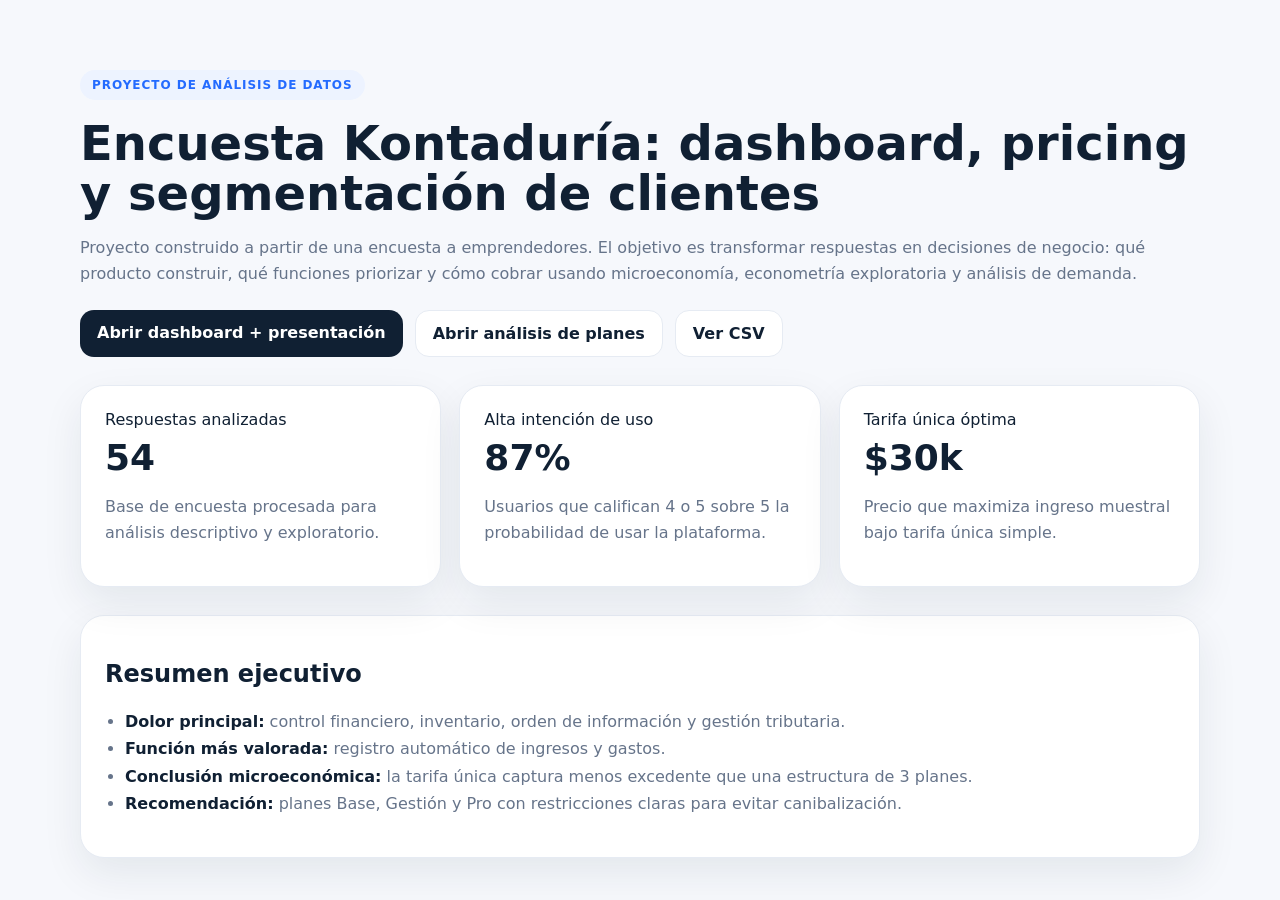
==== index.html @ f603fdd8 "Add project landing page" ====
<!doctype html>
<html lang="es">
<head>
  <meta charset="utf-8" />
  <meta name="viewport" content="width=device-width, initial-scale=1" />
  <title>Análisis Data Kontaduría</title>
  <style>
    :root{--bg:#f6f8fc;--ink:#102033;--muted:#66748a;--card:#fff;--line:#e6ebf3;--blue:#246bff;--violet:#7c3aed;--green:#10b981;--shadow:0 16px 40px rgba(18,32,51,.08)}
    *{box-sizing:border-box}body{margin:0;font-family:Inter,system-ui,-apple-system,Segoe UI,sans-serif;background:var(--bg);color:var(--ink)}
    .wrap{width:min(1120px,calc(100vw - 32px));margin:auto}.hero{padding:70px 0 34px}.badge{display:inline-block;background:#edf3ff;color:var(--blue);padding:8px 12px;border-radius:999px;font-size:12px;font-weight:800;letter-spacing:.08em;text-transform:uppercase}
    h1{font-size:48px;line-height:1.05;margin:18px 0 12px}p{color:var(--muted);font-size:16px;line-height:1.65}.grid{display:grid;grid-template-columns:repeat(3,1fr);gap:18px;margin:28px 0}.card{background:var(--card);border:1px solid var(--line);border-radius:24px;padding:24px;box-shadow:var(--shadow)}
    .kpi{font-size:36px;font-weight:900;margin:8px 0}.nav{display:flex;gap:12px;flex-wrap:wrap;margin-top:22px}.btn{display:inline-block;text-decoration:none;background:var(--ink);color:#fff;padding:13px 17px;border-radius:14px;font-weight:700}.btn.alt{background:#fff;color:var(--ink);border:1px solid var(--line)}
    ul{padding-left:20px;line-height:1.7;color:var(--muted)}strong{color:var(--ink)}@media(max-width:850px){.grid{grid-template-columns:1fr}h1{font-size:34px}}
  </style>
</head>
<body>
  <main class="wrap hero">
    <span class="badge">Proyecto de análisis de datos</span>
    <h1>Encuesta Kontaduría: dashboard, pricing y segmentación de clientes</h1>
    <p>Proyecto construido a partir de una encuesta a emprendedores. El objetivo es transformar respuestas en decisiones de negocio: qué producto construir, qué funciones priorizar y cómo cobrar usando microeconomía, econometría exploratoria y análisis de demanda.</p>
    <div class="nav">
      <a class="btn" href="dashboard_presentacion.html">Abrir dashboard + presentación</a>
      <a class="btn alt" href="planes_microeconomia_econometria.html">Abrir análisis de planes</a>
      <a class="btn alt" href="data/respuestas-2026-05-28.csv">Ver CSV</a>
    </div>
    <section class="grid">
      <div class="card"><div>Respuestas analizadas</div><div class="kpi">54</div><p>Base de encuesta procesada para análisis descriptivo y exploratorio.</p></div>
      <div class="card"><div>Alta intención de uso</div><div class="kpi">87%</div><p>Usuarios que califican 4 o 5 sobre 5 la probabilidad de usar la plataforma.</p></div>
      <div class="card"><div>Tarifa única óptima</div><div class="kpi">$30k</div><p>Precio que maximiza ingreso muestral bajo tarifa única simple.</p></div>
    </section>
    <section class="card">
      <h2>Resumen ejecutivo</h2>
      <ul>
        <li><strong>Dolor principal:</strong> control financiero, inventario, orden de información y gestión tributaria.</li>
        <li><strong>Función más valorada:</strong> registro automático de ingresos y gastos.</li>
        <li><strong>Conclusión microeconómica:</strong> la tarifa única captura menos excedente que una estructura de 3 planes.</li>
        <li><strong>Recomendación:</strong> planes Base, Gestión y Pro con restricciones claras para evitar canibalización.</li>
      </ul>
    </section>
  </main>
</body>
</html>
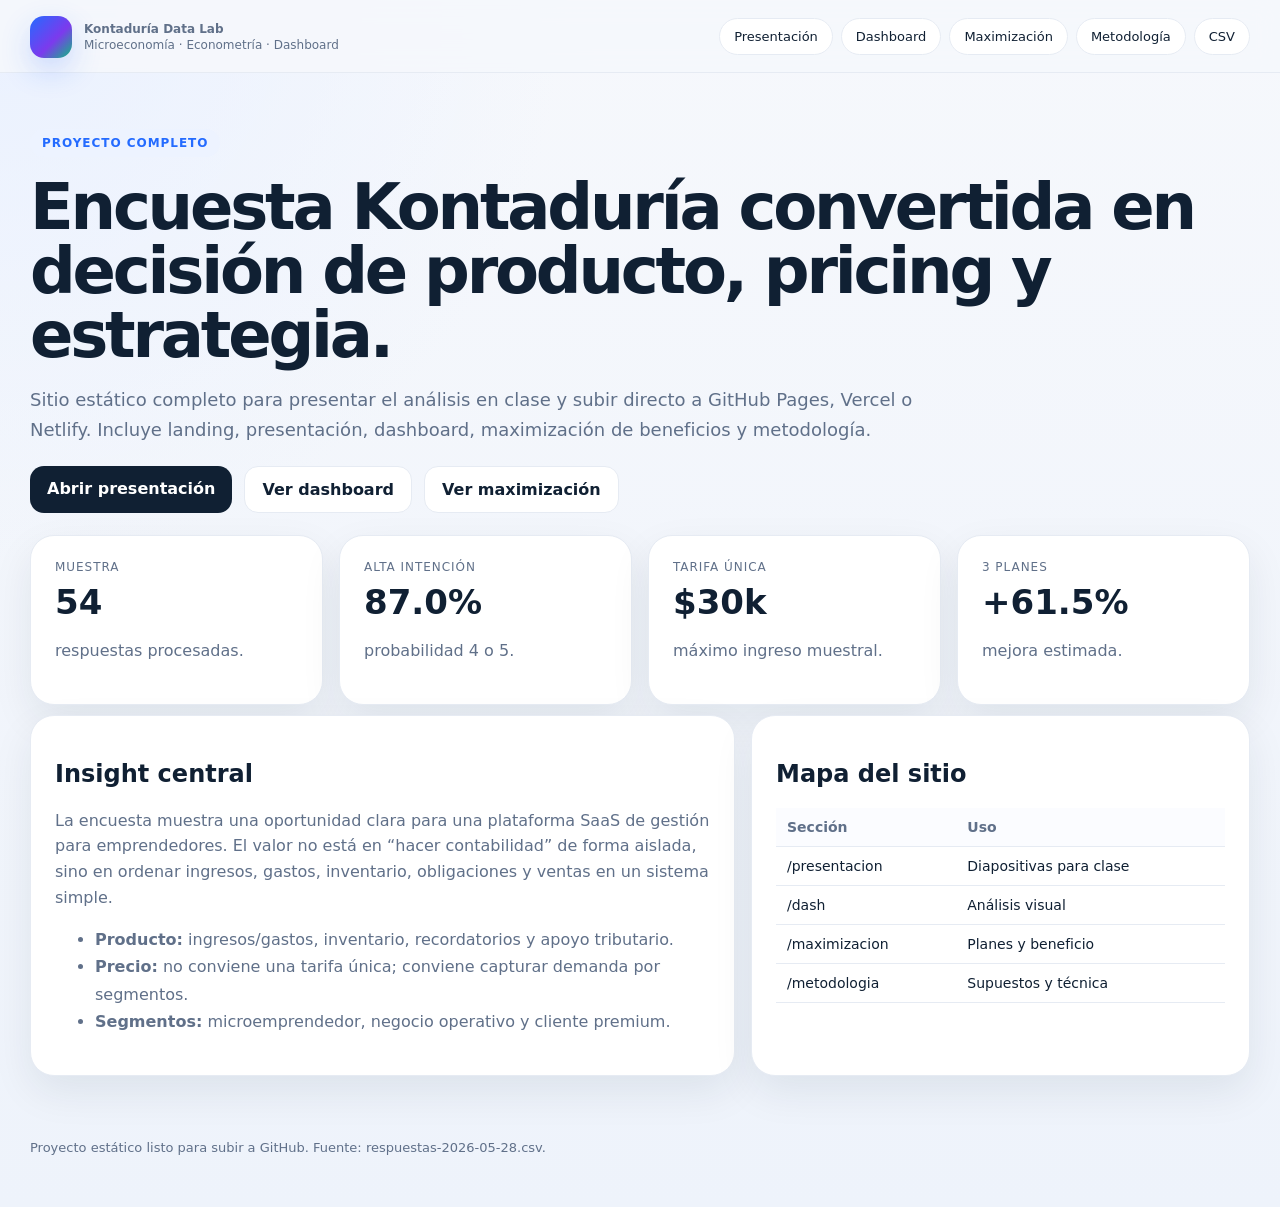
==== commit 49f65cd0: "Add files via upload" ====
--- a/index.html
+++ b/index.html
@@ -1,42 +1 @@
-<!doctype html>
-<html lang="es">
-<head>
-  <meta charset="utf-8" />
-  <meta name="viewport" content="width=device-width, initial-scale=1" />
-  <title>Análisis Data Kontaduría</title>
-  <style>
-    :root{--bg:#f6f8fc;--ink:#102033;--muted:#66748a;--card:#fff;--line:#e6ebf3;--blue:#246bff;--violet:#7c3aed;--green:#10b981;--shadow:0 16px 40px rgba(18,32,51,.08)}
-    *{box-sizing:border-box}body{margin:0;font-family:Inter,system-ui,-apple-system,Segoe UI,sans-serif;background:var(--bg);color:var(--ink)}
-    .wrap{width:min(1120px,calc(100vw - 32px));margin:auto}.hero{padding:70px 0 34px}.badge{display:inline-block;background:#edf3ff;color:var(--blue);padding:8px 12px;border-radius:999px;font-size:12px;font-weight:800;letter-spacing:.08em;text-transform:uppercase}
-    h1{font-size:48px;line-height:1.05;margin:18px 0 12px}p{color:var(--muted);font-size:16px;line-height:1.65}.grid{display:grid;grid-template-columns:repeat(3,1fr);gap:18px;margin:28px 0}.card{background:var(--card);border:1px solid var(--line);border-radius:24px;padding:24px;box-shadow:var(--shadow)}
-    .kpi{font-size:36px;font-weight:900;margin:8px 0}.nav{display:flex;gap:12px;flex-wrap:wrap;margin-top:22px}.btn{display:inline-block;text-decoration:none;background:var(--ink);color:#fff;padding:13px 17px;border-radius:14px;font-weight:700}.btn.alt{background:#fff;color:var(--ink);border:1px solid var(--line)}
-    ul{padding-left:20px;line-height:1.7;color:var(--muted)}strong{color:var(--ink)}@media(max-width:850px){.grid{grid-template-columns:1fr}h1{font-size:34px}}
-  </style>
-</head>
-<body>
-  <main class="wrap hero">
-    <span class="badge">Proyecto de análisis de datos</span>
-    <h1>Encuesta Kontaduría: dashboard, pricing y segmentación de clientes</h1>
-    <p>Proyecto construido a partir de una encuesta a emprendedores. El objetivo es transformar respuestas en decisiones de negocio: qué producto construir, qué funciones priorizar y cómo cobrar usando microeconomía, econometría exploratoria y análisis de demanda.</p>
-    <div class="nav">
-      <a class="btn" href="dashboard_presentacion.html">Abrir dashboard + presentación</a>
-      <a class="btn alt" href="planes_microeconomia_econometria.html">Abrir análisis de planes</a>
-      <a class="btn alt" href="data/respuestas-2026-05-28.csv">Ver CSV</a>
-    </div>
-    <section class="grid">
-      <div class="card"><div>Respuestas analizadas</div><div class="kpi">54</div><p>Base de encuesta procesada para análisis descriptivo y exploratorio.</p></div>
-      <div class="card"><div>Alta intención de uso</div><div class="kpi">87%</div><p>Usuarios que califican 4 o 5 sobre 5 la probabilidad de usar la plataforma.</p></div>
-      <div class="card"><div>Tarifa única óptima</div><div class="kpi">$30k</div><p>Precio que maximiza ingreso muestral bajo tarifa única simple.</p></div>
-    </section>
-    <section class="card">
-      <h2>Resumen ejecutivo</h2>
-      <ul>
-        <li><strong>Dolor principal:</strong> control financiero, inventario, orden de información y gestión tributaria.</li>
-        <li><strong>Función más valorada:</strong> registro automático de ingresos y gastos.</li>
-        <li><strong>Conclusión microeconómica:</strong> la tarifa única captura menos excedente que una estructura de 3 planes.</li>
-        <li><strong>Recomendación:</strong> planes Base, Gestión y Pro con restricciones claras para evitar canibalización.</li>
-      </ul>
-    </section>
-  </main>
-</body>
-</html>
+<!doctype html><html lang="es"><head><title>Kontaduría Data Lab</title><meta charset="utf-8"><meta name="viewport" content="width=device-width, initial-scale=1"><link rel="stylesheet" href="assets/css/style.css"><script src="https://cdn.plot.ly/plotly-2.35.2.min.js"></script><script src="assets/js/data.js"></script><script defer src="assets/js/main.js"></script></head><body><header class="topbar"><div class="wrap nav"><a class="brand" href="index.html"><span class="logo"></span><span><b>Kontaduría Data Lab</b><span>Microeconomía · Econometría · Dashboard</span></span></a><nav class="links"><a href="presentacion/">Presentación</a><a href="dash/">Dashboard</a><a href="maximizacion/">Maximización</a><a href="metodologia/">Metodología</a><a href="data/respuestas-2026-05-28.csv">CSV</a></nav></div></header><main class="wrap hero"><span class="badge">Proyecto completo</span><h1>Encuesta Kontaduría convertida en decisión de producto, pricing y estrategia.</h1><p class="lead">Sitio estático completo para presentar el análisis en clase y subir directo a GitHub Pages, Vercel o Netlify. Incluye landing, presentación, dashboard, maximización de beneficios y metodología.</p><div class="btnrow"><a class="btn" href="presentacion/">Abrir presentación</a><a class="btn alt" href="dash/">Ver dashboard</a><a class="btn alt" href="maximizacion/">Ver maximización</a></div><section class="grid section"><div class="card kpi span3"><div class="label">Muestra</div><div class="value">54</div><p>respuestas procesadas.</p></div><div class="card kpi span3"><div class="label">Alta intención</div><div class="value">87.0%</div><p>probabilidad 4 o 5.</p></div><div class="card kpi span3"><div class="label">Tarifa única</div><div class="value">$30k</div><p>máximo ingreso muestral.</p></div><div class="card kpi span3"><div class="label">3 planes</div><div class="value">+61.5%</div><p>mejora estimada.</p></div></section><section class="grid"><div class="card span7"><h2>Insight central</h2><p>La encuesta muestra una oportunidad clara para una plataforma SaaS de gestión para emprendedores. El valor no está en “hacer contabilidad” de forma aislada, sino en ordenar ingresos, gastos, inventario, obligaciones y ventas en un sistema simple.</p><ul><li><b>Producto:</b> ingresos/gastos, inventario, recordatorios y apoyo tributario.</li><li><b>Precio:</b> no conviene una tarifa única; conviene capturar demanda por segmentos.</li><li><b>Segmentos:</b> microemprendedor, negocio operativo y cliente premium.</li></ul></div><div class="card span5"><h2>Mapa del sitio</h2><table><tr><th>Sección</th><th>Uso</th></tr><tr><td>/presentacion</td><td>Diapositivas para clase</td></tr><tr><td>/dash</td><td>Análisis visual</td></tr><tr><td>/maximizacion</td><td>Planes y beneficio</td></tr><tr><td>/metodologia</td><td>Supuestos y técnica</td></tr></table></div></section></main><footer class="wrap footer">Proyecto estático listo para subir a GitHub. Fuente: respuestas-2026-05-28.csv.</footer></body></html>
--- a/assets/css/style.css
+++ b/assets/css/style.css
@@ -0,0 +1,2 @@
+
+:root{--bg:#f6f8fc;--card:#fff;--ink:#102033;--muted:#607089;--line:#e6ebf3;--blue:#246bff;--green:#10b981;--red:#ef4444;--violet:#7c3aed;--orange:#f59e0b;--shadow:0 16px 40px rgba(18,32,51,.08);--radius:24px}*{box-sizing:border-box}html{scroll-behavior:smooth}body{margin:0;background:radial-gradient(circle at 0% 0%,#eaf1ff,transparent 32%),linear-gradient(180deg,#f6f8fc,#eef3fb);color:var(--ink);font-family:Inter,ui-sans-serif,system-ui,-apple-system,Segoe UI,sans-serif}.wrap{width:min(1220px,calc(100vw - 32px));margin:0 auto}.topbar{position:sticky;top:0;z-index:10;background:rgba(246,248,252,.9);backdrop-filter:blur(14px);border-bottom:1px solid var(--line)}.nav{display:flex;justify-content:space-between;align-items:center;gap:16px;padding:14px 0}.brand{display:flex;align-items:center;gap:12px;text-decoration:none;color:var(--ink)}.logo{width:42px;height:42px;border-radius:14px;background:linear-gradient(135deg,var(--blue),var(--violet) 58%,var(--green));box-shadow:0 12px 30px rgba(36,107,255,.22)}.brand b{display:block}.brand span{display:block;font-size:12px;color:var(--muted);margin-top:2px}.links{display:flex;gap:8px;flex-wrap:wrap;justify-content:flex-end}.links a{background:#fff;color:var(--ink);text-decoration:none;border:1px solid var(--line);border-radius:999px;padding:10px 14px;font-size:13px}.links a:hover{border-color:#cad6ea;background:#fbfcff}.hero{padding:56px 0 28px}.badge{display:inline-flex;align-items:center;gap:8px;background:#edf3ff;color:var(--blue);border-radius:999px;padding:7px 12px;font-weight:800;font-size:12px;text-transform:uppercase;letter-spacing:.08em}.hero h1{font-size:clamp(36px,5vw,68px);line-height:1;margin:18px 0 14px;letter-spacing:-.05em}.hero p.lead{font-size:18px;max-width:78ch;color:var(--muted);line-height:1.65}.grid{display:grid;grid-template-columns:repeat(12,minmax(0,1fr));gap:16px}.card{background:var(--card);border:1px solid var(--line);border-radius:var(--radius);box-shadow:var(--shadow);padding:24px}.span12{grid-column:span 12}.span8{grid-column:span 8}.span7{grid-column:span 7}.span6{grid-column:span 6}.span5{grid-column:span 5}.span4{grid-column:span 4}.span3{grid-column:span 3}.kpi .label{font-size:12px;text-transform:uppercase;letter-spacing:.08em;color:var(--muted)}.kpi .value{font-size:34px;font-weight:900;margin:8px 0}.kpi p,.card p{color:var(--muted);line-height:1.6}.section{padding:22px 0 10px}.section h2{font-size:34px;margin:0 0 8px;letter-spacing:-.03em}.chart{height:390px}.chart.sm{height:320px}.btnrow{display:flex;gap:12px;flex-wrap:wrap;margin-top:22px}.btn{display:inline-block;border-radius:14px;padding:13px 17px;background:var(--ink);color:#fff;text-decoration:none;font-weight:800}.btn.alt{background:#fff;color:var(--ink);border:1px solid var(--line)}table{width:100%;border-collapse:collapse}th,td{border-bottom:1px solid var(--line);padding:11px;text-align:left;font-size:14px}th{color:var(--muted);font-weight:800;background:#fbfcff}.formula{font-family:ui-monospace,Consolas,monospace;background:#0f172a;color:#e2e8f0;border-radius:18px;padding:18px;margin:14px 0;overflow:auto}.pill{display:inline-block;border-radius:999px;padding:5px 9px;font-size:12px;font-weight:800}.pill.good{background:#ecfdf5;color:#047857}.pill.warn{background:#fffbeb;color:#b45309}.slide-shell{min-height:74vh}.slide{display:none}.slide.active{display:grid;grid-template-rows:auto 1fr auto;gap:18px}.slide h2{font-size:42px;line-height:1.05;margin:10px 0}.slide-grid{display:grid;grid-template-columns:1.08fr .92fr;gap:16px}.note{background:#f9fbff;border:1px solid var(--line);border-radius:18px;padding:18px}.speaker{border-top:1px solid var(--line);padding-top:12px;color:var(--muted);font-size:13px}.slide-controls{display:flex;gap:10px;justify-content:flex-end;margin-top:12px}button{border:1px solid var(--line);background:#fff;border-radius:12px;padding:11px 14px;cursor:pointer}.quote{border-left:4px solid var(--blue);background:#edf3ff;color:#274065;border-radius:12px;padding:12px 15px;margin-top:12px}ul{color:var(--muted);line-height:1.7}.footer{padding:36px 0 52px;color:var(--muted);font-size:13px}@media(max-width:960px){.span8,.span7,.span6,.span5,.span4,.span3{grid-column:span 12}.slide-grid{grid-template-columns:1fr}.nav{align-items:flex-start;flex-direction:column}.chart{height:330px}}@media(max-width:640px){.wrap{width:min(100vw - 20px,1220px)}.card{padding:18px}.hero{padding:36px 0 20px}.slide h2,.section h2{font-size:30px}.links a{padding:8px 10px}}
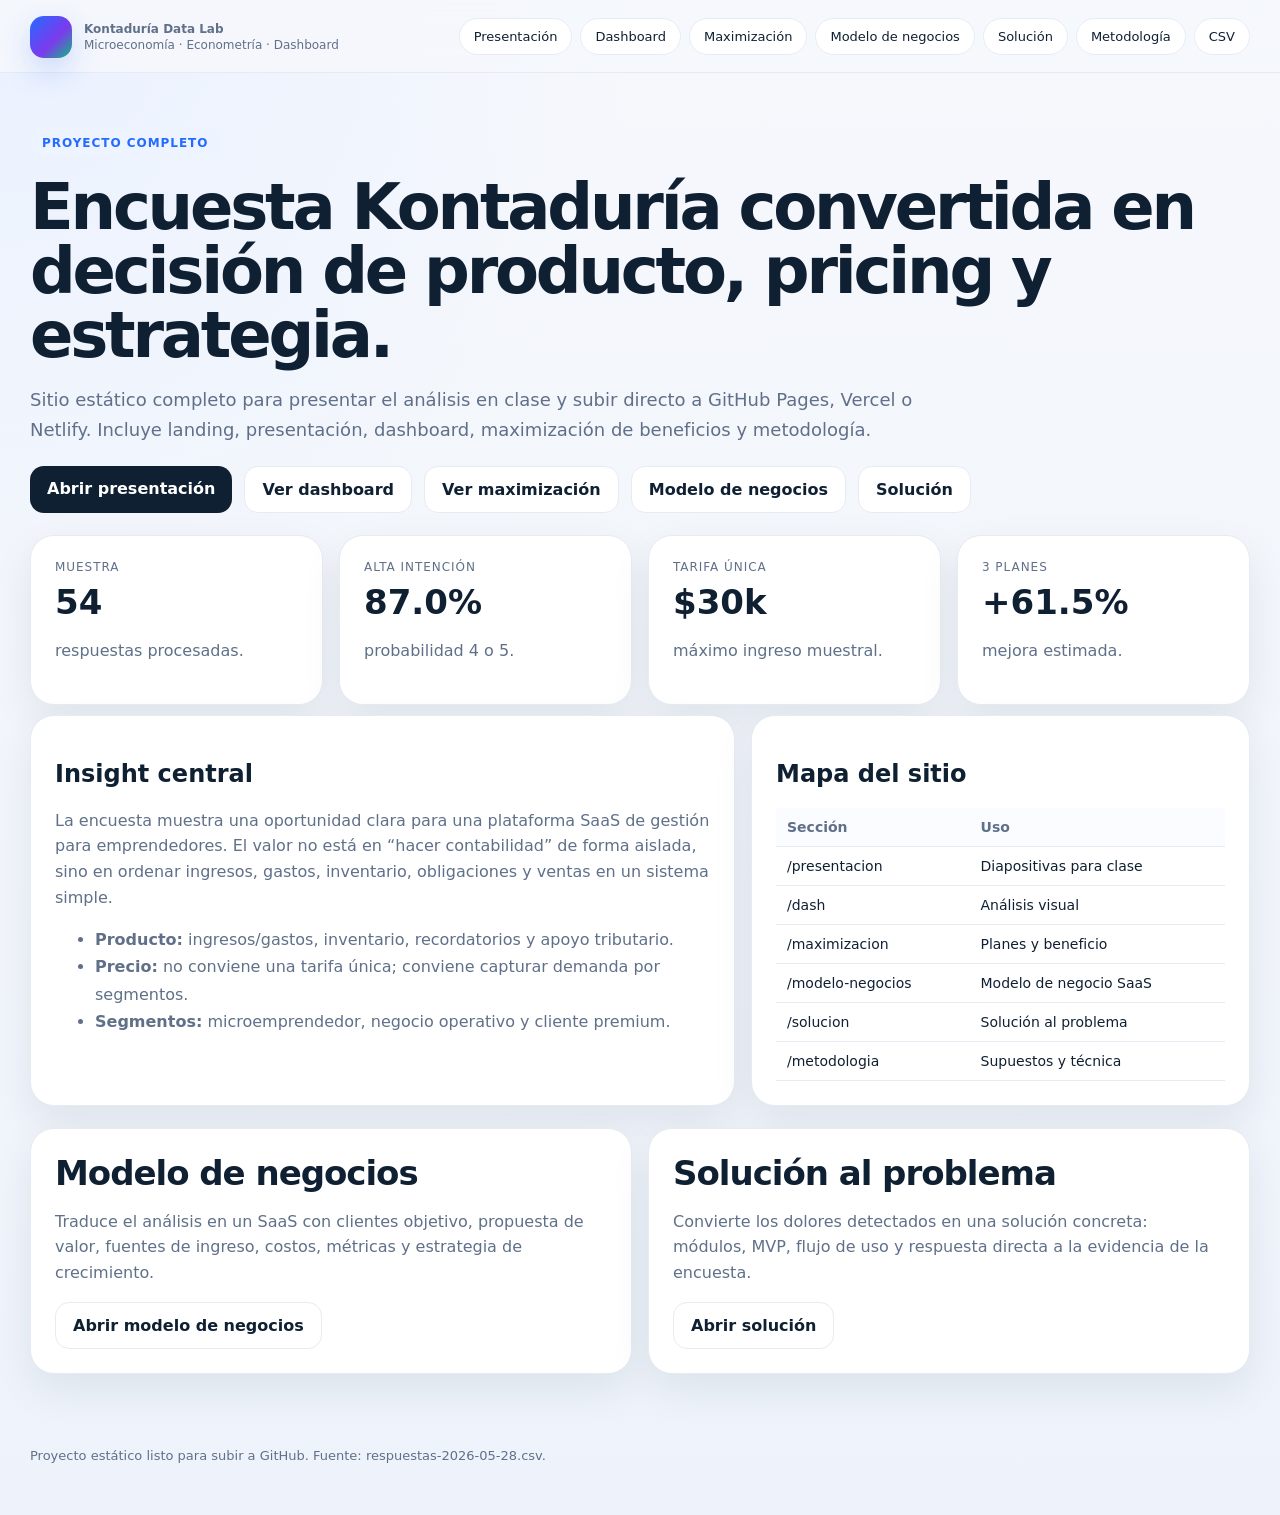
==== commit 12230978: "Add files via upload" ====
--- a/index.html
+++ b/index.html
@@ -1 +1 @@
-<!doctype html><html lang="es"><head><title>Kontaduría Data Lab</title><meta charset="utf-8"><meta name="viewport" content="width=device-width, initial-scale=1"><link rel="stylesheet" href="assets/css/style.css"><script src="https://cdn.plot.ly/plotly-2.35.2.min.js"></script><script src="assets/js/data.js"></script><script defer src="assets/js/main.js"></script></head><body><header class="topbar"><div class="wrap nav"><a class="brand" href="index.html"><span class="logo"></span><span><b>Kontaduría Data Lab</b><span>Microeconomía · Econometría · Dashboard</span></span></a><nav class="links"><a href="presentacion/">Presentación</a><a href="dash/">Dashboard</a><a href="maximizacion/">Maximización</a><a href="metodologia/">Metodología</a><a href="data/respuestas-2026-05-28.csv">CSV</a></nav></div></header><main class="wrap hero"><span class="badge">Proyecto completo</span><h1>Encuesta Kontaduría convertida en decisión de producto, pricing y estrategia.</h1><p class="lead">Sitio estático completo para presentar el análisis en clase y subir directo a GitHub Pages, Vercel o Netlify. Incluye landing, presentación, dashboard, maximización de beneficios y metodología.</p><div class="btnrow"><a class="btn" href="presentacion/">Abrir presentación</a><a class="btn alt" href="dash/">Ver dashboard</a><a class="btn alt" href="maximizacion/">Ver maximización</a></div><section class="grid section"><div class="card kpi span3"><div class="label">Muestra</div><div class="value">54</div><p>respuestas procesadas.</p></div><div class="card kpi span3"><div class="label">Alta intención</div><div class="value">87.0%</div><p>probabilidad 4 o 5.</p></div><div class="card kpi span3"><div class="label">Tarifa única</div><div class="value">$30k</div><p>máximo ingreso muestral.</p></div><div class="card kpi span3"><div class="label">3 planes</div><div class="value">+61.5%</div><p>mejora estimada.</p></div></section><section class="grid"><div class="card span7"><h2>Insight central</h2><p>La encuesta muestra una oportunidad clara para una plataforma SaaS de gestión para emprendedores. El valor no está en “hacer contabilidad” de forma aislada, sino en ordenar ingresos, gastos, inventario, obligaciones y ventas en un sistema simple.</p><ul><li><b>Producto:</b> ingresos/gastos, inventario, recordatorios y apoyo tributario.</li><li><b>Precio:</b> no conviene una tarifa única; conviene capturar demanda por segmentos.</li><li><b>Segmentos:</b> microemprendedor, negocio operativo y cliente premium.</li></ul></div><div class="card span5"><h2>Mapa del sitio</h2><table><tr><th>Sección</th><th>Uso</th></tr><tr><td>/presentacion</td><td>Diapositivas para clase</td></tr><tr><td>/dash</td><td>Análisis visual</td></tr><tr><td>/maximizacion</td><td>Planes y beneficio</td></tr><tr><td>/metodologia</td><td>Supuestos y técnica</td></tr></table></div></section></main><footer class="wrap footer">Proyecto estático listo para subir a GitHub. Fuente: respuestas-2026-05-28.csv.</footer></body></html>+<!doctype html><html lang="es"><head><title>Kontaduría Data Lab</title><meta charset="utf-8"><meta name="viewport" content="width=device-width, initial-scale=1"><link rel="stylesheet" href="assets/css/style.css"><script src="https://cdn.plot.ly/plotly-2.35.2.min.js"></script><script src="assets/js/data.js"></script><script defer src="assets/js/main.js"></script></head><body><header class="topbar"><div class="wrap nav"><a class="brand" href="index.html"><span class="logo"></span><span><b>Kontaduría Data Lab</b><span>Microeconomía · Econometría · Dashboard</span></span></a><nav class="links"><a href="presentacion/">Presentación</a><a href="dash/">Dashboard</a><a href="maximizacion/">Maximización</a><a href="modelo-negocios/">Modelo de negocios</a><a href="solucion/">Solución</a><a href="metodologia/">Metodología</a><a href="data/respuestas-2026-05-28.csv">CSV</a></nav></div></header><main class="wrap hero"><span class="badge">Proyecto completo</span><h1>Encuesta Kontaduría convertida en decisión de producto, pricing y estrategia.</h1><p class="lead">Sitio estático completo para presentar el análisis en clase y subir directo a GitHub Pages, Vercel o Netlify. Incluye landing, presentación, dashboard, maximización de beneficios y metodología.</p><div class="btnrow"><a class="btn" href="presentacion/">Abrir presentación</a><a class="btn alt" href="dash/">Ver dashboard</a><a class="btn alt" href="maximizacion/">Ver maximización</a><a class="btn alt" href="modelo-negocios/">Modelo de negocios</a><a class="btn alt" href="solucion/">Solución</a></div><section class="grid section"><div class="card kpi span3"><div class="label">Muestra</div><div class="value">54</div><p>respuestas procesadas.</p></div><div class="card kpi span3"><div class="label">Alta intención</div><div class="value">87.0%</div><p>probabilidad 4 o 5.</p></div><div class="card kpi span3"><div class="label">Tarifa única</div><div class="value">$30k</div><p>máximo ingreso muestral.</p></div><div class="card kpi span3"><div class="label">3 planes</div><div class="value">+61.5%</div><p>mejora estimada.</p></div></section><section class="grid"><div class="card span7"><h2>Insight central</h2><p>La encuesta muestra una oportunidad clara para una plataforma SaaS de gestión para emprendedores. El valor no está en “hacer contabilidad” de forma aislada, sino en ordenar ingresos, gastos, inventario, obligaciones y ventas en un sistema simple.</p><ul><li><b>Producto:</b> ingresos/gastos, inventario, recordatorios y apoyo tributario.</li><li><b>Precio:</b> no conviene una tarifa única; conviene capturar demanda por segmentos.</li><li><b>Segmentos:</b> microemprendedor, negocio operativo y cliente premium.</li></ul></div><div class="card span5"><h2>Mapa del sitio</h2><table><tr><th>Sección</th><th>Uso</th></tr><tr><td>/presentacion</td><td>Diapositivas para clase</td></tr><tr><td>/dash</td><td>Análisis visual</td></tr><tr><td>/maximizacion</td><td>Planes y beneficio</td></tr><tr><td>/modelo-negocios</td><td>Modelo de negocio SaaS</td></tr><tr><td>/solucion</td><td>Solución al problema</td></tr><tr><td>/metodologia</td><td>Supuestos y técnica</td></tr></table></div></section><section class="grid section"><div class="card span6"><h2>Modelo de negocios</h2><p>Traduce el análisis en un SaaS con clientes objetivo, propuesta de valor, fuentes de ingreso, costos, métricas y estrategia de crecimiento.</p><a class="btn alt" href="modelo-negocios/">Abrir modelo de negocios</a></div><div class="card span6"><h2>Solución al problema</h2><p>Convierte los dolores detectados en una solución concreta: módulos, MVP, flujo de uso y respuesta directa a la evidencia de la encuesta.</p><a class="btn alt" href="solucion/">Abrir solución</a></div></section></main><footer class="wrap footer">Proyecto estático listo para subir a GitHub. Fuente: respuestas-2026-05-28.csv.</footer></body></html>
